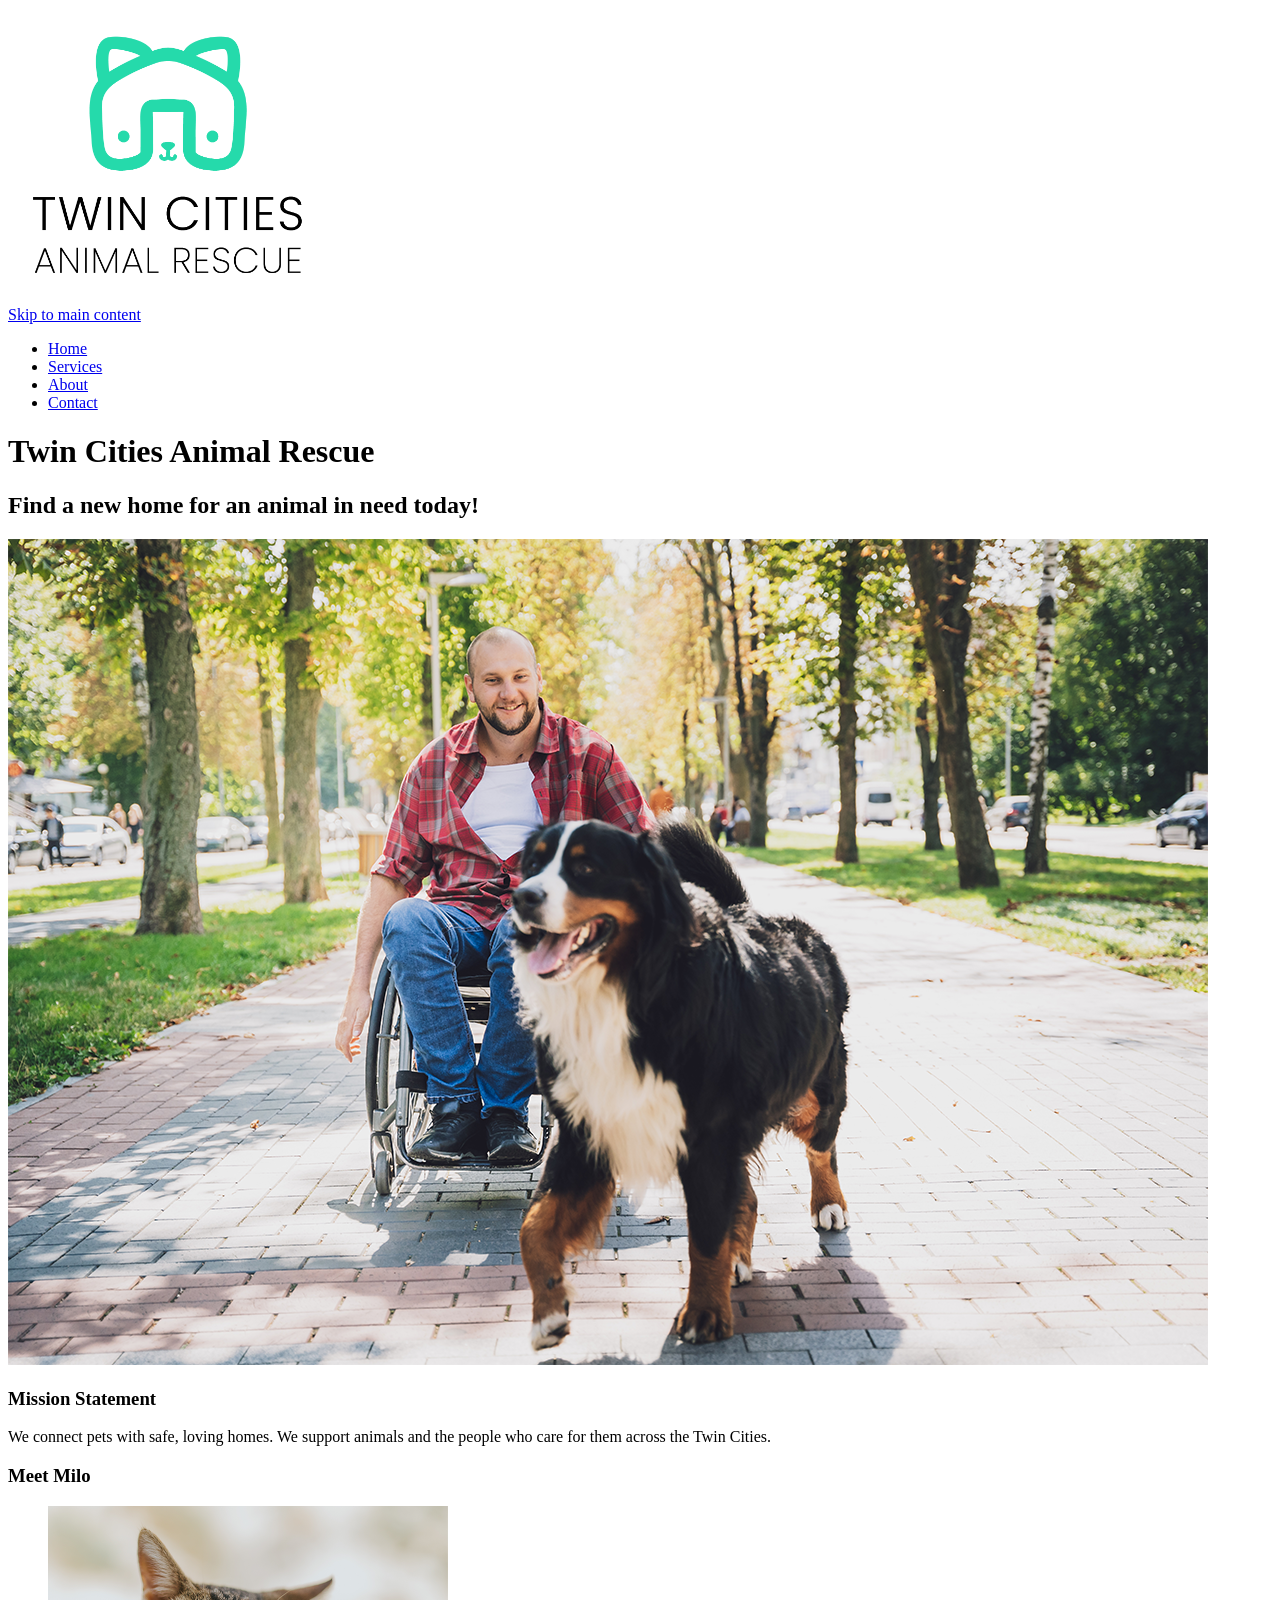
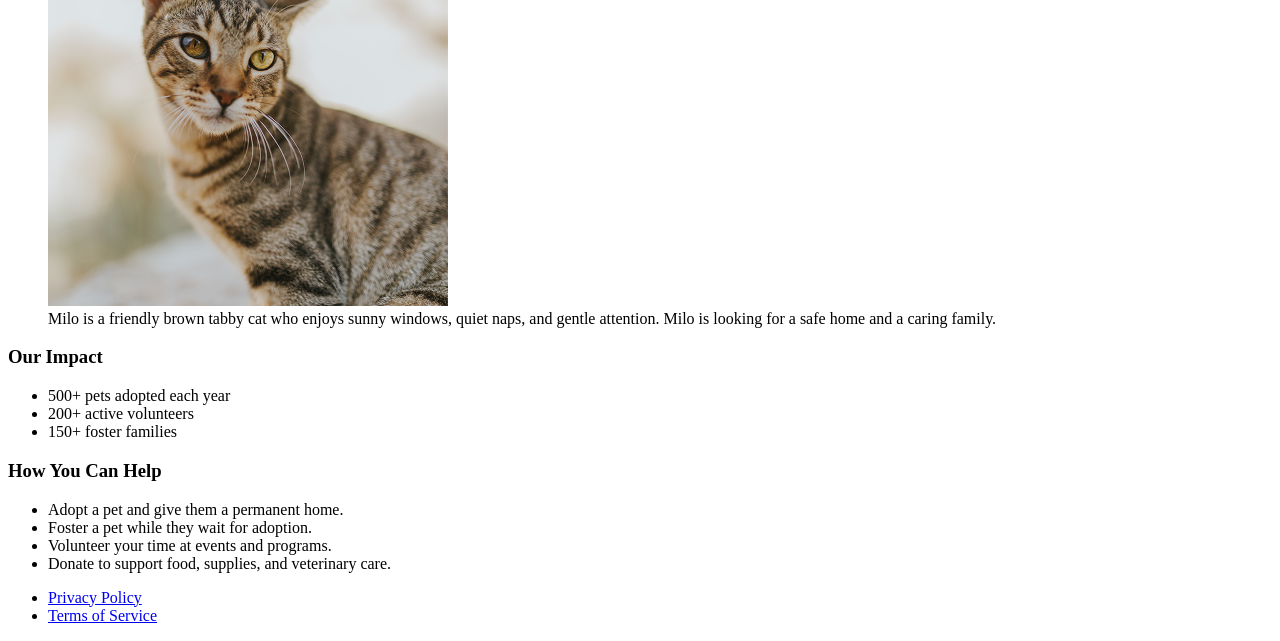
==== index.html @ 86592b3e "Pending changes exported from your codespace" ====
<!DOCTYPE html>
<html lang="en">
    <head>
        <meta charset="UTF-8">
        <meta name="viewport" content="width=device-width, initial-scale=1.0">
        <title>Twin Cities Animal Rescue | Home</title>
    </head>
    <body>
        <header>
            <!-- Main Logo-->
            <img src="images/rescue-logo_c.png"
                alt="Twin Cities Animal Rescue Logo"
                width="319"
                height="294" />
            <br />
            <a href="#main-content">Skip to main content</a>
            <!-- Navigation section -->
            <nav aria-label="Primary">
                <ul>
                    <li><a href="index.html" aria-current="page">Home</a></li>
                    <li><a href="services.html">Services</a></li>
                    <li><a href="about.html">About</a></li>
                    <li><a href="contact.html">Contact</a></li>
                </ul>
            </nav>
        </header>
        <main id="main-content">
            <h1>Twin Cities Animal Rescue</h1>
            <h2>Find a new home for an animal in need today!</h2>
            <picture>
                <source srcset="images/rescue-feature-large_c.png" media="(min-width: 800px)">
                <img src="images/rescue-feature-small_c.png" alt="Man In Wheelchair Walking His Dog">
            </picture>
            <!-- Mission Statement -->
            <h3>Mission Statement</h3>
            <p>We connect pets with safe, loving homes. We support animals and the people who care for them across the Twin Cities.</p>
            <h3>Meet Milo</h3>
            <figure>
                <img src="images/rescue-pet-spotlight_c.png" alt="A closeup shot of a brown tabby cat." height="400">
                <figcaption>Milo is a friendly brown tabby cat who enjoys sunny windows, quiet naps, and gentle attention. Milo is looking for a safe home and a caring family.</figcaption>
            </figure>
            <!-- Impact Statistics -->
            <h3>Our Impact</h3>
            <ul>
                <li>500+ pets adopted each year</li>
                <li>200+ active volunteers</li>
                <li>150+ foster families</li>
            </ul>
            <!-- "How You Can Help" section -->
            <h3>How You Can Help</h3>
            <ul>
                <li>Adopt a pet and give them a permanent home.</li>
                <li>Foster a pet while they wait for adoption.</li>
                <li>Volunteer your time at events and programs.</li>
                <li>Donate to support food, supplies, and veterinary care.</li>
            </ul>
        </main>
        <footer>
            <nav aria-label="Footer">
                <ul>
                    <li><a href="privacy.html">Privacy Policy</a></li>
                    <li><a href="terms.html">Terms of Service</a></li>
                </ul>
            </nav>
        </footer>
    </body>
</html>
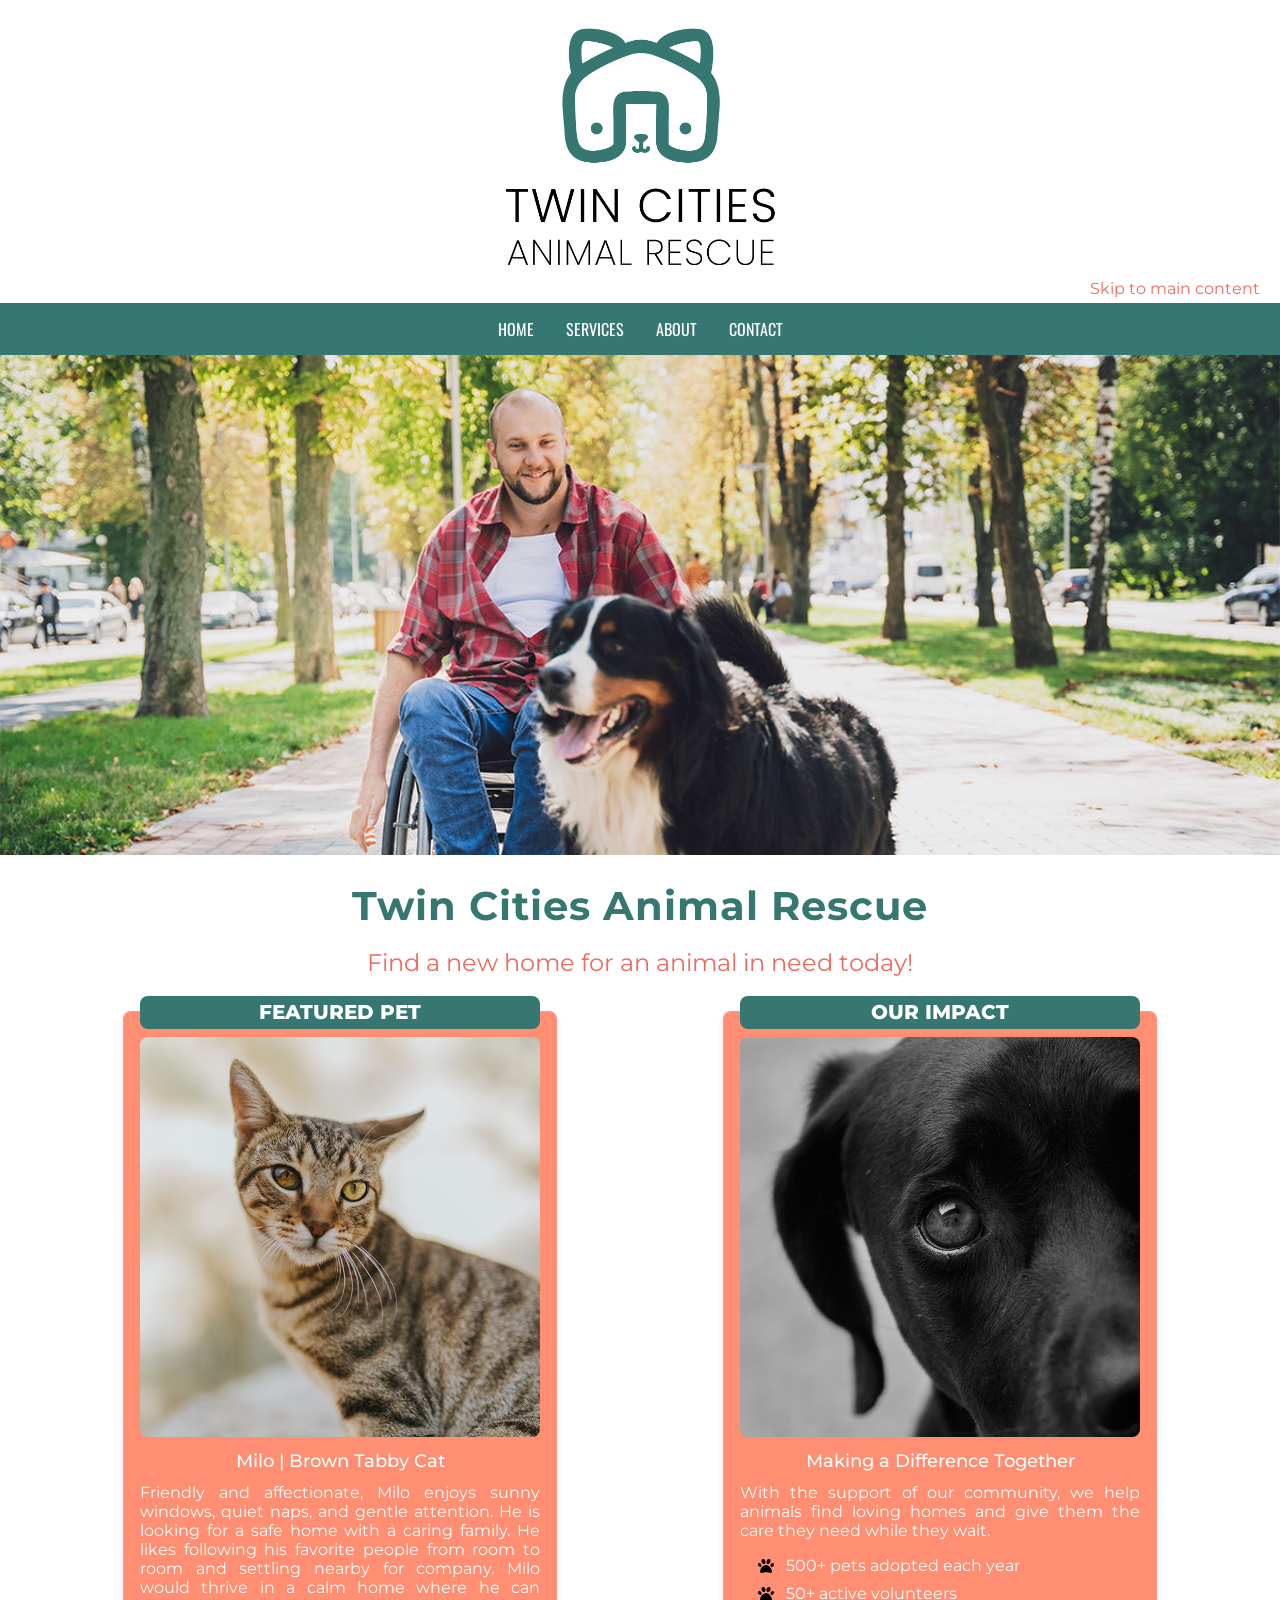
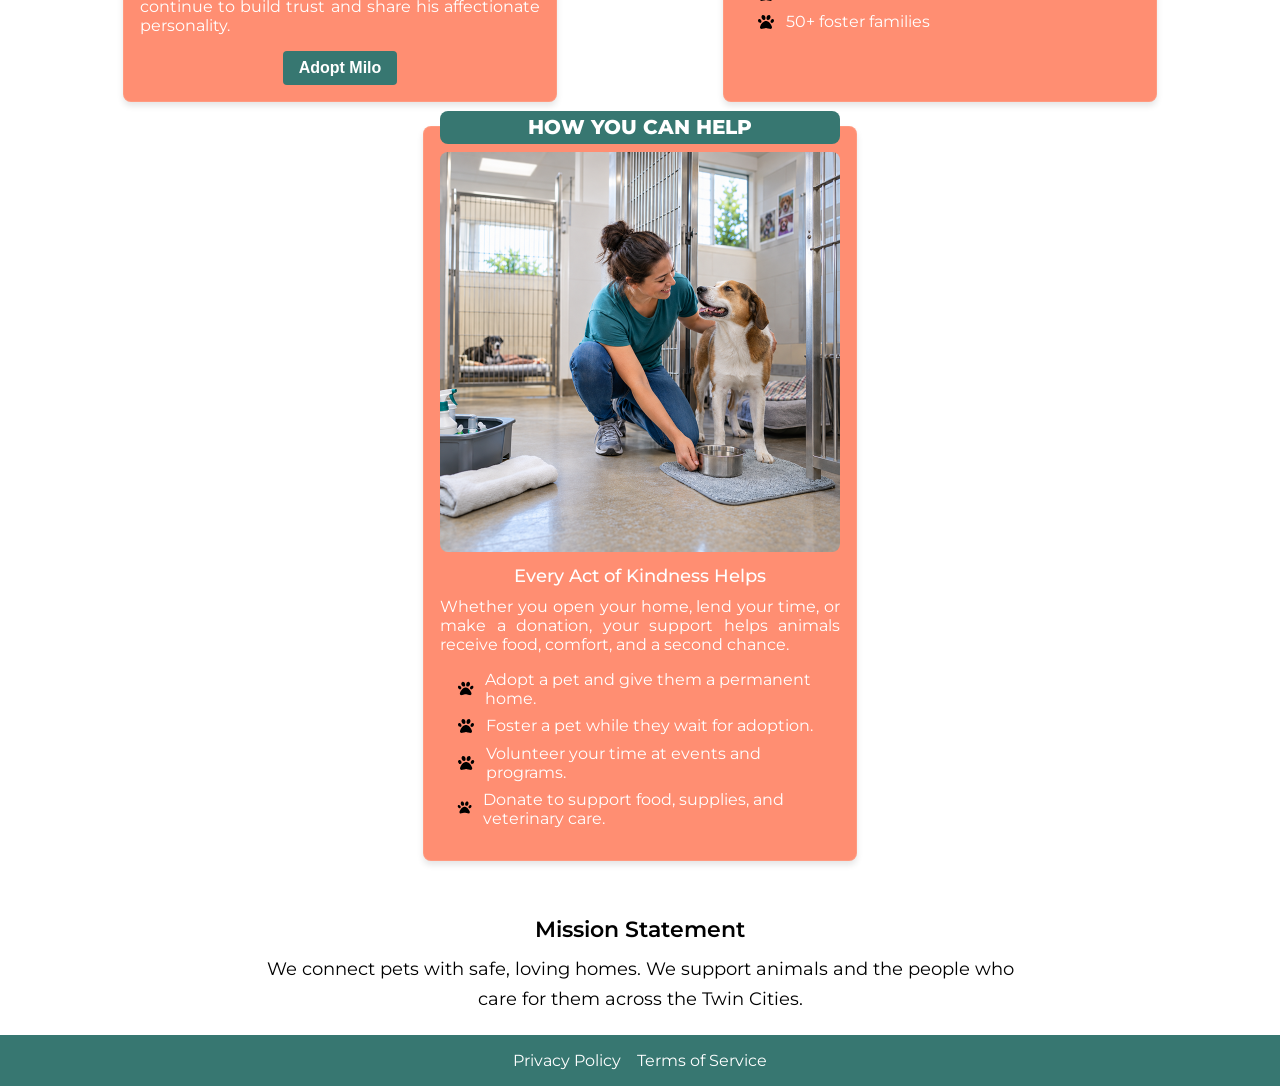
==== commit 8ba74194: "Ready to submit Touchstone 3" ====
--- a/index.html
+++ b/index.html
@@ -4,18 +4,22 @@
         <meta charset="UTF-8">
         <meta name="viewport" content="width=device-width, initial-scale=1.0">
         <title>Twin Cities Animal Rescue | Home</title>
+        <link rel="stylesheet" href="css/styles.css">
+        <link rel="preconnect" href="https://fonts.googleapis.com">
+        <link rel="preconnect" href="https://fonts.gstatic.com" crossorigin>
+        <link href="https://fonts.googleapis.com/css2?family=Montserrat:ital,wght@0,100..900;1,100..900&family=Oswald:wght@200..700&display=swap" rel="stylesheet"> 
     </head>
     <body>
         <header>
             <!-- Main Logo-->
-            <img src="images/rescue-logo_c.png"
-                alt="Twin Cities Animal Rescue Logo"
-                width="319"
-                height="294" />
-            <br />
-            <a href="#main-content">Skip to main content</a>
+            <div id="logo">
+                <img src="images/rescue-logo_a.png" alt="Twin Cities Animal Rescue Logo" width="319" height="294">
+            </div>
+            <div id="content-skip">
+                <a href="#main-content">Skip to main content</a>
+            </div>
             <!-- Navigation section -->
-            <nav aria-label="Primary">
+            <nav aria-label="Primary" id="main-nav">
                 <ul>
                     <li><a href="index.html" aria-current="page">Home</a></li>
                     <li><a href="services.html">Services</a></li>
@@ -24,36 +28,58 @@
                 </ul>
             </nav>
         </header>
-        <main id="main-content">
-            <h1>Twin Cities Animal Rescue</h1>
-            <h2>Find a new home for an animal in need today!</h2>
+        <div id="feature-image">
             <picture>
                 <source srcset="images/rescue-feature-large_c.png" media="(min-width: 800px)">
                 <img src="images/rescue-feature-small_c.png" alt="Man In Wheelchair Walking His Dog">
             </picture>
+        </div>
+        <main id="main-content">
+            <h1>Twin Cities Animal Rescue</h1>
+            <h2 class="tagline">Find a new home for an animal in need today!</h2>
+            <div class="content-columns">
+                <div class="content-card-primary">
+                    <p class="title">Featured Pet</p>
+                    <figure>
+                        <img src="images/rescue-pet-spotlight_c.png" alt="Milo, a brown tabby cat, resting comfortably.">
+                        <h3>Milo | Brown Tabby Cat</h3>
+                        <figcaption>Friendly and affectionate, Milo enjoys sunny windows, quiet naps, and gentle attention. He is looking for a safe home with a caring family. He likes following his favorite people from room to room and settling nearby for company. Milo would thrive in a calm home where he can continue to build trust and share his affectionate personality.</figcaption>
+                    </figure>
+                    <button type="button">Adopt Milo</button>
+                </div>
+                <div class="content-card-primary">
+                    <p class="title">Our Impact</p>
+                    <figure>
+                        <!-- Image downloaded from https://www.pexels.com/photo/head-of-dog-in-black-and-white-22607860/ (Royalty Free)-->
+                        <img src="images/rescue-pet_d.png" alt="A dog looking toward the camera.">
+                        <h3>Making a Difference Together</h3>
+                        <figcaption>With the support of our community, we help animals find loving homes and give them the care they need while they wait.</figcaption>
+                    </figure>
+                    <ul>
+                        <li>500+ pets adopted each year</li>
+                        <li>50+ active volunteers</li>
+                        <li>50+ foster families</li>
+                    </ul>
+                </div>
+                <div class="content-card-primary">
+                    <p class="title">How You Can Help</p>
+                    <figure>
+                        <!-- Image generated with ChatGPT-6 (I couldn't find an image that I liked to fit this spot) -->
+                        <img src="images/rescue-pet_e.png" alt="A rescued pet resting comfortably.">
+                        <h3>Every Act of Kindness Helps</h3>
+                        <figcaption>Whether you open your home, lend your time, or make a donation, your support helps animals receive food, comfort, and a second chance.</figcaption>
+                    </figure>
+                    <ul>
+                        <li>Adopt a pet and give them a permanent home.</li>
+                        <li>Foster a pet while they wait for adoption.</li>
+                        <li>Volunteer your time at events and programs.</li>
+                        <li>Donate to support food, supplies, and veterinary care.</li>
+                    </ul>
+                </div>
+            </div>
             <!-- Mission Statement -->
             <h3>Mission Statement</h3>
             <p>We connect pets with safe, loving homes. We support animals and the people who care for them across the Twin Cities.</p>
-            <h3>Meet Milo</h3>
-            <figure>
-                <img src="images/rescue-pet-spotlight_c.png" alt="A closeup shot of a brown tabby cat." height="400">
-                <figcaption>Milo is a friendly brown tabby cat who enjoys sunny windows, quiet naps, and gentle attention. Milo is looking for a safe home and a caring family.</figcaption>
-            </figure>
-            <!-- Impact Statistics -->
-            <h3>Our Impact</h3>
-            <ul>
-                <li>500+ pets adopted each year</li>
-                <li>200+ active volunteers</li>
-                <li>150+ foster families</li>
-            </ul>
-            <!-- "How You Can Help" section -->
-            <h3>How You Can Help</h3>
-            <ul>
-                <li>Adopt a pet and give them a permanent home.</li>
-                <li>Foster a pet while they wait for adoption.</li>
-                <li>Volunteer your time at events and programs.</li>
-                <li>Donate to support food, supplies, and veterinary care.</li>
-            </ul>
         </main>
         <footer>
             <nav aria-label="Footer">
--- a/css/styles.css
+++ b/css/styles.css
@@ -0,0 +1,347 @@
+:root {
+    --font-primary: "Montserrat", Arial, sans-serif;
+    --font-secondary: "Oswald", Impact, sans-serif;
+
+    /* color pallette from coolors.co */
+    --salmon: #ff8e72ff;
+    --vibrant-coral: #ed6a5eff;
+    --pine-blue: #377771ff;
+    --light-background: #ffffff;
+}
+body {
+    background-color: var(--light-background);
+    margin: 0;
+    padding: 0;
+    font-family: var(--font-primary);
+}
+h1,
+h2,
+h3 {
+  line-height: 1.2;
+  text-decoration: none;
+  text-shadow: none;
+}
+
+h1 {
+  font-size: 2.5rem;
+  font-weight: 700;
+  letter-spacing: 0.025em;
+  margin-bottom: 1rem;
+}
+
+h2 {
+  font-size: 1.75rem;
+  font-weight: 700;
+  margin-top: 2rem;
+  margin-bottom: 0.75rem;
+}
+
+h3 {
+  font-size: 1.375rem;
+  font-weight: 600;
+  margin-top: 1.5rem;
+  margin-bottom: 0.75rem;
+}
+
+p {
+  font-size: 1.125rem;
+  line-height: 1.65;
+  max-width: 65ch;
+  margin: 0 auto 1.25rem;
+}
+
+video {
+        max-width: 100%;
+        height: auto;
+}
+
+input:not([type="radio"]):not([type="checkbox"]),
+select,
+textarea {
+        max-width: 100%;
+        box-sizing: border-box;
+}
+
+#main-content > figure img {
+    max-width: 100%;
+    height: auto;
+    border-radius: 8px;
+}
+#main-content > figure figcaption {
+    font-style: italic;
+    margin-top: 0.5rem;
+}
+.contact-photo {
+    max-width: 320px;
+    margin: 0 auto 2rem;
+}
+.contact-photo img {
+    width: 100%;
+}
+
+#logo {
+    display: flex;
+    justify-content: center;
+}
+#logo img {
+    max-width: 391px;
+}
+
+#content-skip {
+    display: flex;
+    justify-content: right;
+    margin: -15px 20px 5px 0;
+}
+#content-skip a {
+    text-decoration: none;
+    color:var(--vibrant-coral);
+
+}
+
+#feature-image {
+    max-height: 500px;
+    width:100%;
+    overflow: hidden;
+}
+#feature-image img {
+    width: 100%;
+    margin-top: -60px;
+    height: auto;
+    object-fit: cover;
+}
+
+#main-nav ul {
+    display: flex;
+    margin: 0;
+    padding: 0;
+    list-style-type: none;
+    background-color: var(--pine-blue);
+    justify-content: center;
+}
+#main-nav ul li {
+    display: inline;   
+}
+#main-nav ul li a {
+    color: var(--light-background);
+    display: block;
+    text-decoration: none;
+    float: left;  
+    padding: 14px 16px;
+    text-align: center;
+    font-family: var(--font-secondary);
+    text-transform: uppercase;
+}
+#main-nav ul li:hover, #main-nav ul li:focus-visible {
+    background-color: var(--vibrant-coral);
+}
+
+#main-content {
+    padding: 0 40px;
+    text-align: center;
+}
+#main-content h1 {
+    color: var(--pine-blue);
+}
+#main-content h2 {
+    color: var(--vibrant-coral);
+}
+.tagline {
+  font-size: 1.5rem;
+  font-weight: 400;
+  font-style: normal;
+  line-height: 1.4;
+  max-width: 45ch;
+  margin: 0 auto 2rem;
+}
+.content-columns {
+    display: flex;
+    flex-wrap: wrap;
+    margin: 2rem 0 2rem 0;
+}
+.content-columns div {
+    max-width: 400px;
+    margin-bottom: 1.5rem;
+}
+.content-card-primary {
+    margin: 2rem 0 2rem 0;
+    background-color: var(--salmon);
+    min-width: 300px;
+    padding: 1rem;
+    margin: 0 auto;
+    color: white;
+    border-radius: 8px;
+    border: 1px solid rgba(255, 255, 255, 0.1);
+    box-shadow: 0 4px 6px rgba(0, 0, 0, 0.1);
+}
+.content-card-primary .title {
+    font-size: 1.25rem;
+    font-weight: 800;
+    margin-bottom: 0.5rem;
+    margin-top: -2rem;
+    background: var(--pine-blue);
+    border-radius: 8px;
+    text-transform: uppercase;
+}
+.content-card-primary h3 {
+    font-size: 1.125rem;
+    font-weight: 500;
+    margin-bottom: 0.5rem;
+    line-height: 1.4;
+    margin-top: 0.5rem;
+}
+.content-card-primary figure {
+    margin: 0;
+}
+.content-card-primary figure figcaption {
+    text-align: justify;
+}
+.content-card-primary img {
+    max-width: 100%;
+    height: auto;
+    border-radius: 8px;
+}
+.content-card-primary button {
+    background-color: var(--pine-blue);
+    color: white;
+    border: none;
+    padding: 0.5rem 1rem;
+    font-size: 1rem;
+    font-weight: 600;
+    border-radius: 4px;
+    cursor: pointer;
+    margin-top: 1rem;
+}
+.content-card-primary button:hover,
+.content-card-primary button :focus-visible {
+    background-color: var(--vibrant-coral);
+}
+.content-card-primary ul {
+    list-style-type: disc;
+    padding-left: 1rem;
+    text-align: justify;
+}
+.content-card-primary ul li {
+    margin-bottom: 0.5rem;
+    display: flex;
+    align-items: center;
+    text-align: left;
+}
+.content-card-primary ul li::before {
+    /* Paw Icon From https://fontawesome.com/icons/classic/solid/paw */
+    content: "";
+    display: inline-block;
+    width: 20px;
+    height: 20px;
+    margin-right: 10px;
+    background-image: url('/images/paw-solid-full.svg');
+    background-size: contain;
+    background-repeat: no-repeat;
+}
+.contact-form {
+    max-width: 500px;
+    margin: 2rem auto;
+    padding: 1.5rem;
+    text-align: left;
+    background-color: var(--salmon);
+    color: white;
+    border-radius: 8px;
+    border: 1px solid rgba(255, 255, 255, 0.1);
+    box-shadow: 0 4px 6px rgba(0, 0, 0, 0.1);
+}
+.contact-form fieldset {
+    border: 1px solid rgba(255, 255, 255, 0.5);
+    border-radius: 8px;
+    padding: 1rem;
+    margin: 0 0 1.5rem;
+}
+.contact-form legend {
+    font-family: var(--font-secondary);
+    font-weight: 600;
+    text-transform: uppercase;
+    padding: 0 0.5rem;
+}
+.contact-form label {
+    display: block;
+    font-weight: 600;
+    margin-bottom: 0.35rem;
+}
+.contact-form fieldset label:has(input[type="radio"]) {
+    display: inline-flex;
+    align-items: center;
+    gap: 0.35rem;
+    font-weight: 400;
+    margin-right: 1rem;
+}
+.contact-form input,
+.contact-form select,
+.contact-form textarea {
+    width: 100%;
+    padding: 0.5rem;
+    margin-bottom: 1rem;
+    border: none;
+    border-radius: 4px;
+    font-family: inherit;
+    font-size: 1rem;
+    box-sizing: border-box;
+}
+.contact-form input[type="radio"] {
+    width: auto;
+    margin: 0;
+}
+.contact-form button {
+    background-color: var(--pine-blue);
+    color: white;
+    border: none;
+    padding: 0.6rem 1.5rem;
+    font-size: 1rem;
+    font-weight: 600;
+    border-radius: 4px;
+    cursor: pointer;
+}
+.contact-form button:hover,
+.contact-form button:focus-visible {
+    background-color: var(--vibrant-coral);
+}
+
+footer {
+    background-color: var(--pine-blue);
+    color: white;
+    text-align: center;
+    padding: 1rem 0;
+}
+footer ul {
+    list-style-type: none;
+    padding: 0;
+    margin: 0;  
+    display: flex;
+    justify-content: center;
+    gap: 1rem;
+}
+footer ul li {
+    display: inline-block;
+}
+footer ul li a {
+    color: white;
+    text-decoration: none;
+}
+footer ul li a:hover,
+footer ul li a:focus-visible {
+    text-decoration: underline;
+}
+@media (max-width: 768px) {
+    #main-content {
+        padding: 0 20px;
+    }
+
+    .content-columns {
+        flex-direction: column;
+        flex-wrap: wrap;
+        align-items: center;
+    }
+
+    .content-card-primary {
+        min-width: 0;
+        width: 100%;
+        box-sizing: border-box;
+    }
+}
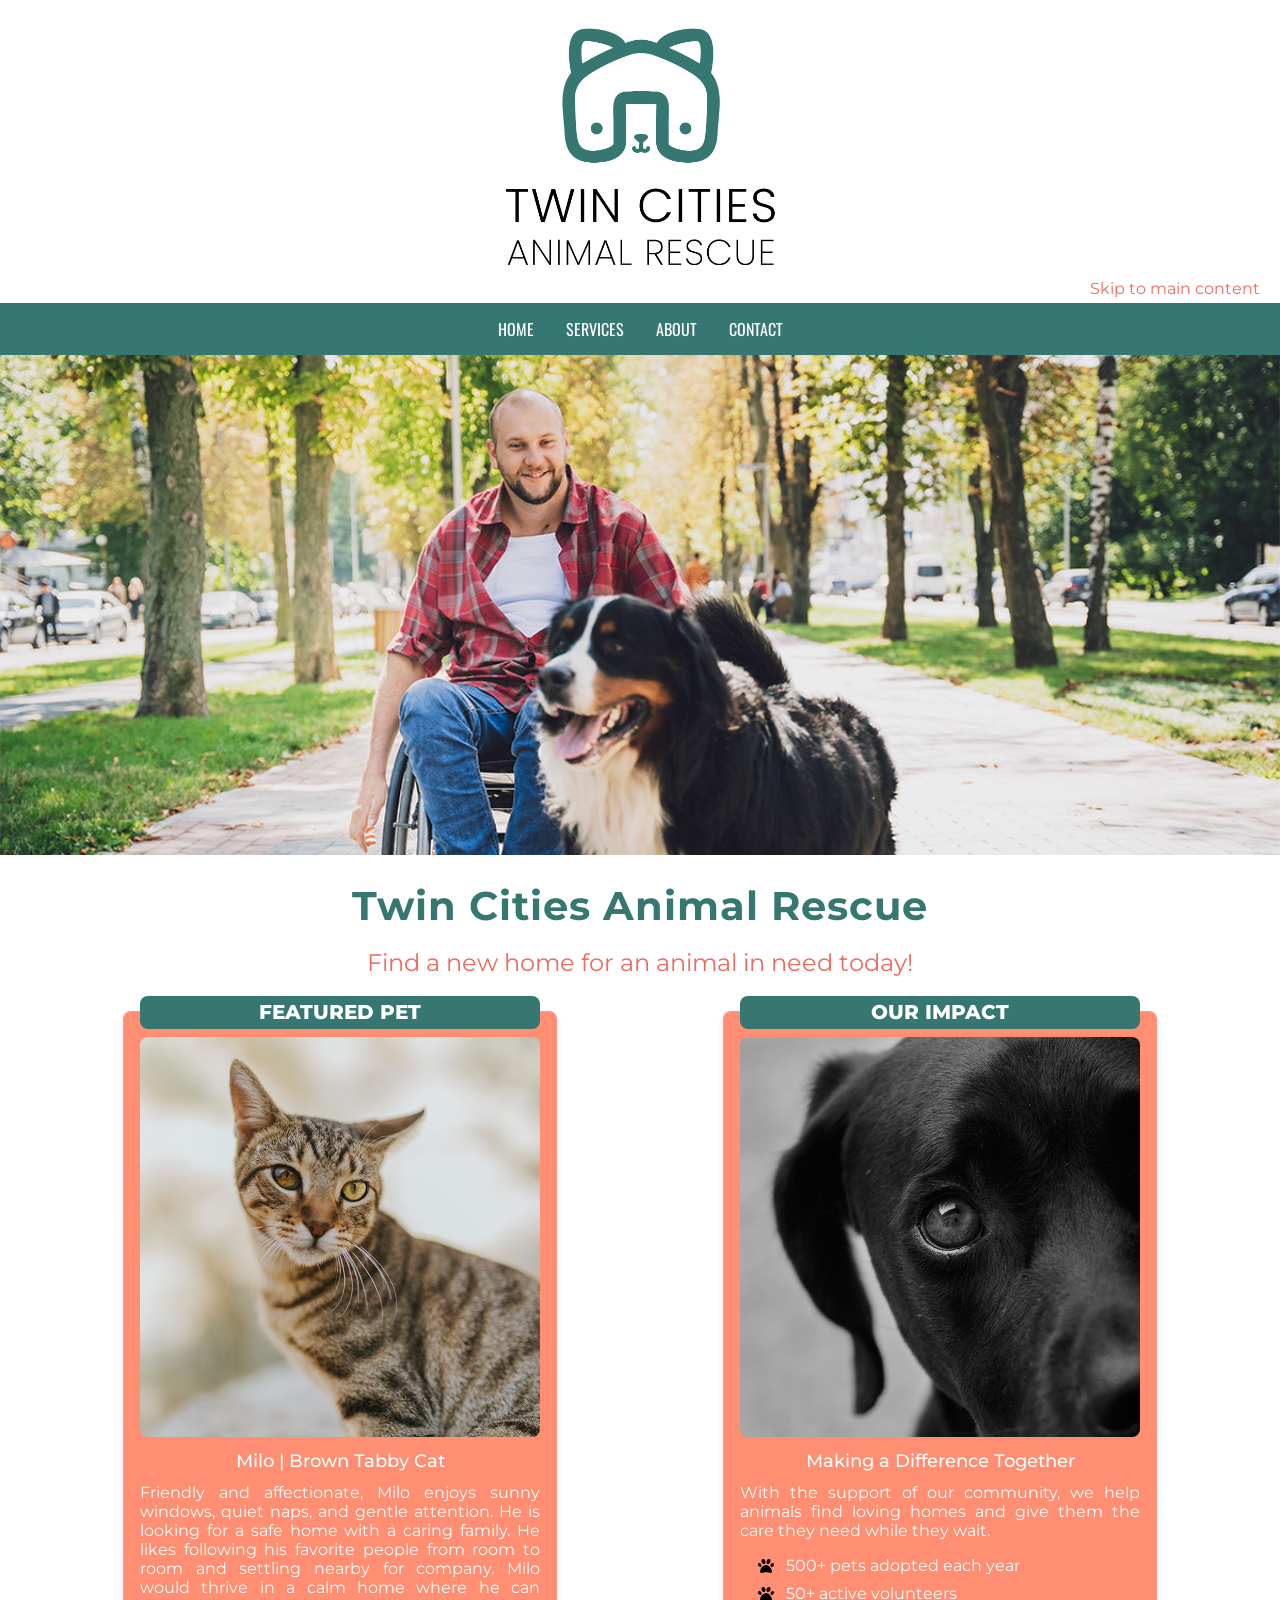
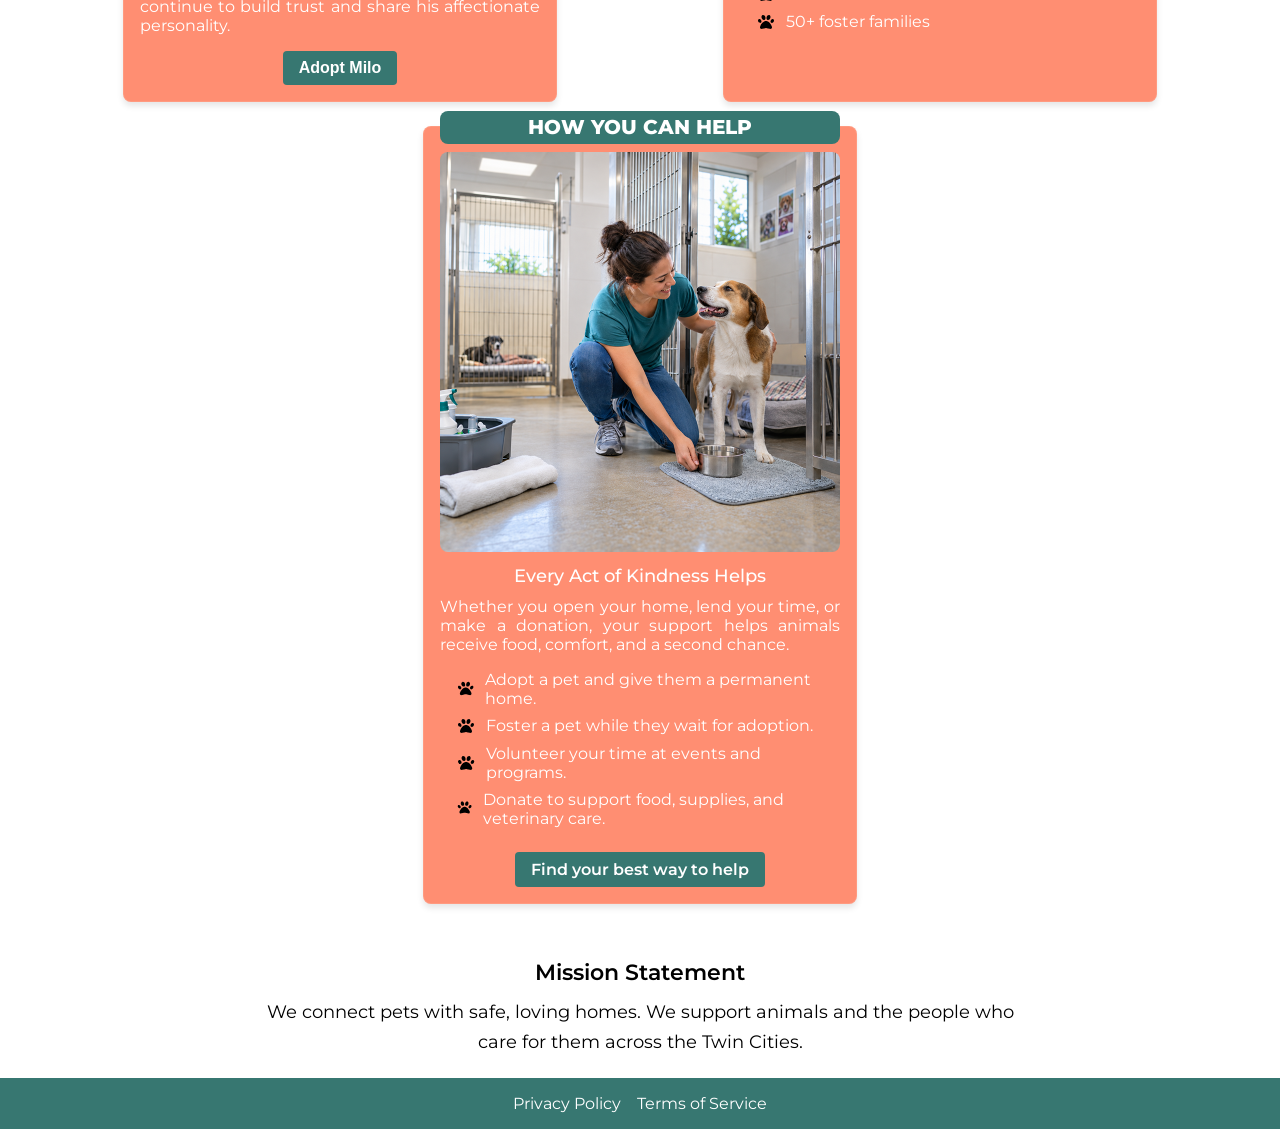
==== commit 51279d05: "Touchstone 4 Javascript Interaction" ====
--- a/index.html
+++ b/index.html
@@ -75,6 +75,7 @@
                         <li>Volunteer your time at events and programs.</li>
                         <li>Donate to support food, supplies, and veterinary care.</li>
                     </ul>
+                    <a class="card-link" href="services.html">Find your best way to help</a>
                 </div>
             </div>
             <!-- Mission Statement -->
--- a/css/styles.css
+++ b/css/styles.css
@@ -214,6 +214,82 @@
 .content-card-primary button:hover,
 .content-card-primary button :focus-visible {
     background-color: var(--vibrant-coral);
+}
+.content-card-primary .card-link {
+    display: inline-block;
+    background-color: var(--pine-blue);
+    color: white;
+    padding: 0.5rem 1rem;
+    border-radius: 4px;
+    font-size: 1rem;
+    font-weight: 600;
+    text-decoration: none;
+    margin-top: 0.5rem;
+}
+.content-card-primary .card-link:hover,
+.content-card-primary .card-link:focus-visible {
+    background-color: var(--vibrant-coral);
+}
+.service-matcher {
+    max-width: 700px;
+    margin: 2rem auto;
+    padding: 1.5rem;
+    border: 2px solid var(--pine-blue);
+    border-radius: 8px;
+}
+.service-matcher h2 {
+    margin-top: 0;
+}
+.matcher-form {
+    text-align: left;
+}
+.matcher-form fieldset {
+    border: 1px solid rgba(55, 119, 113, 0.4);
+    border-radius: 4px;
+    margin: 1rem 0;
+    padding: 1rem;
+}
+.matcher-form legend {
+    color: var(--pine-blue);
+    font-weight: 700;
+    padding: 0 0.35rem;
+}
+.matcher-form label {
+    display: block;
+    margin: 0.65rem 0;
+}
+.matcher-form input {
+    margin-right: 0.5rem;
+}
+.matcher-form button,
+.recommendation-result a {
+    background-color: var(--pine-blue);
+    color: white;
+    border: none;
+    border-radius: 4px;
+    padding: 0.6rem 1rem;
+    font: inherit;
+    font-weight: 600;
+    text-decoration: none;
+    cursor: pointer;
+}
+.matcher-form button:hover,
+.matcher-form button:focus-visible,
+.recommendation-result a:hover,
+.recommendation-result a:focus-visible {
+    background-color: var(--vibrant-coral);
+}
+.recommendation-result {
+    padding: 1rem;
+    background-color: #f8ddd5;
+    border-radius: 4px;
+}
+.recommendation-result h3 {
+    color: var(--pine-blue);
+    margin-top: 0;
+}
+.recommendation-result a {
+    display: inline-block;
 }
 .content-card-primary ul {
     list-style-type: disc;
@@ -288,6 +364,24 @@
     width: auto;
     margin: 0;
 }
+.field-error {
+    display: block;
+    min-height: 1.25rem;
+    color: #7a160d;
+    font-size: 0.9rem;
+    font-weight: 700;
+    margin: -0.75rem 0 0.75rem;
+}
+.contact-form [aria-invalid="true"] {
+    outline: 2px solid #7a160d;
+    outline-offset: 1px;
+}
+.form-status {
+    min-height: 1.5rem;
+    color: var(--pine-blue);
+    font-weight: 700;
+    margin: 1rem 0 0;
+}
 .contact-form button {
     background-color: var(--pine-blue);
     color: white;
